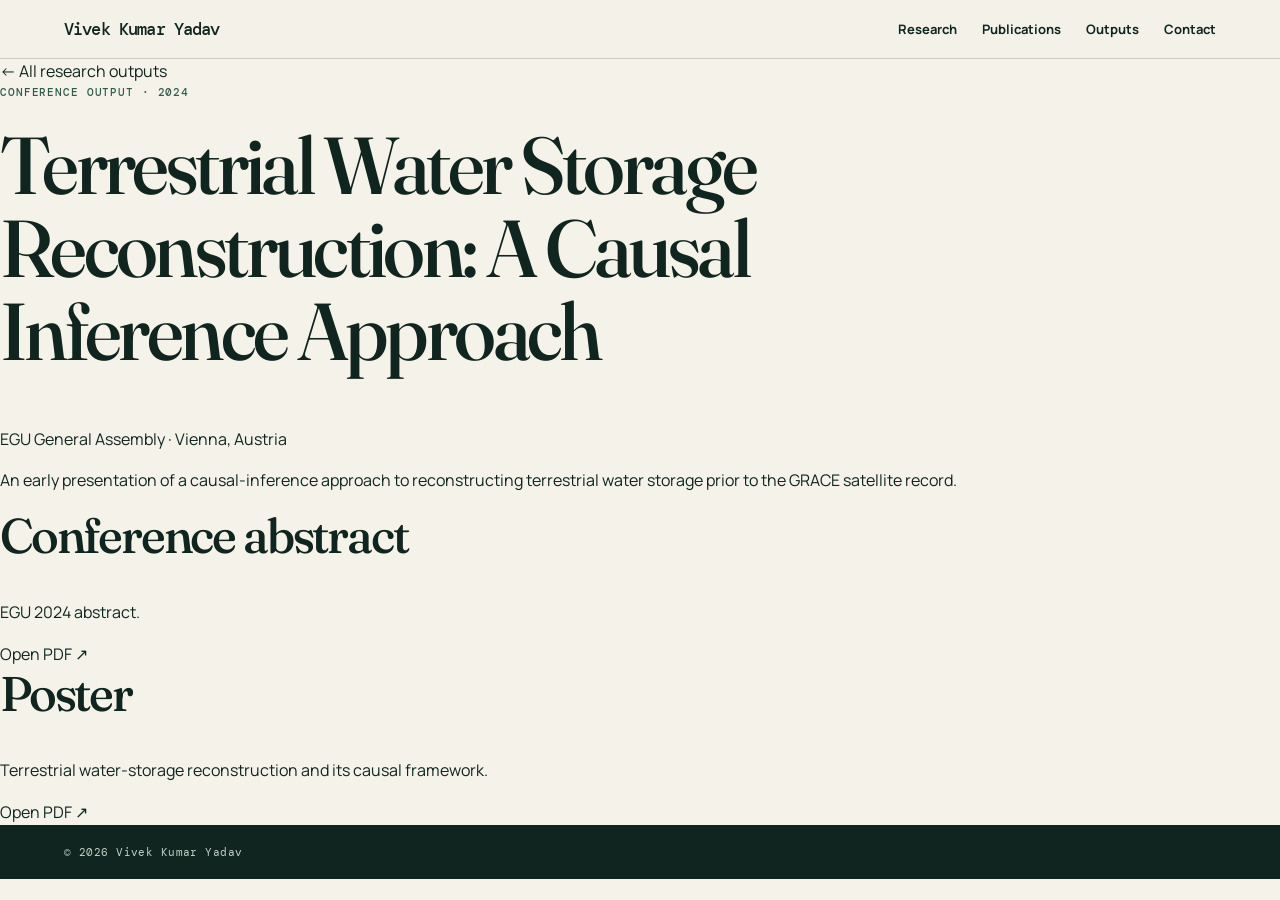
==== outputs/egu-2024.html @ ee12ffaf "Add research output pages" ====
<!doctype html>
<html lang="en">
  <head>
    <meta charset="utf-8">
    <meta name="viewport" content="width=device-width, initial-scale=1">
    <meta name="description" content="EGU General Assembly 2024 research outputs by Vivek Kumar Yadav.">
    <title>EGU 2024 | Vivek Kumar Yadav</title>
    <link rel="preconnect" href="https://fonts.googleapis.com">
    <link rel="preconnect" href="https://fonts.gstatic.com" crossorigin>
    <link href="https://fonts.googleapis.com/css2?family=DM+Mono:wght@400;500&family=Fraunces:opsz,wght@9..144,500;9..144,600&family=Manrope:wght@400;500;600;700&display=swap" rel="stylesheet">
    <link rel="stylesheet" href="../styles.css">
  </head>
  <body>
    <header class="site-header"><a class="wordmark" href="../index.html">Vivek Kumar Yadav</a><nav aria-label="Primary navigation"><a href="../index.html#research">Research</a><a href="../index.html#publications">Publications</a><a href="../index.html#outputs">Outputs</a><a href="../index.html#contact">Contact</a></nav></header>
    <main class="output-page">
      <a class="back-link" href="../index.html#outputs">← All research outputs</a>
      <p class="eyebrow">Conference output · 2024</p>
      <h1>Terrestrial Water Storage Reconstruction: A Causal Inference Approach</h1>
      <p class="event-meta">EGU General Assembly · Vienna, Austria</p>
      <p class="output-summary">An early presentation of a causal-inference approach to reconstructing terrestrial water storage prior to the GRACE satellite record.</p>
      <section class="materials" aria-label="Materials">
        <article class="material"><div><h2>Conference abstract</h2><p>EGU 2024 abstract.</p></div><a class="material-link" href="../materials/egu-2024-abstract.pdf" target="_blank">Open PDF ↗</a></article>
        <article class="material"><div><h2>Poster</h2><p>Terrestrial water-storage reconstruction and its causal framework.</p></div><a class="material-link" href="../materials/egu-2024-poster.pdf" target="_blank">Open PDF ↗</a></article>
      </section>
    </main>
    <footer>© 2026 Vivek Kumar Yadav</footer>
  </body>
</html>
---- styles.css ----
:root { --ink:#10251f; --paper:#f5f2e9; --moss:#315c4a; --lime:#d5e76f; --line:#c7cec0; --muted:#5c6d65; }
* { box-sizing:border-box; }
html { scroll-behavior:smooth; }
body { margin:0; color:var(--ink); background:var(--paper); font-family:Manrope,Arial,sans-serif; font-size:16px; line-height:1.6; }
a { color:inherit; text-decoration:none; }
.site-header { align-items:center; background:rgba(245,242,233,.94); border-bottom:1px solid var(--line); display:flex; justify-content:space-between; padding:18px max(5vw,28px); position:sticky; top:0; z-index:10; }
.wordmark { font:500 17px 'DM Mono',monospace; letter-spacing:-.05em; }
.wordmark span { color:var(--moss); margin-left:8px; }
nav { display:flex; gap:25px; font-size:13px; font-weight:700; }
nav a:hover,.text-link:hover,.contact a:hover,.work-card h3 a:hover { color:var(--moss); }
main { margin:auto; max-width:1400px; }
.hero { min-height:430px; padding:78px max(7vw,40px) 66px; }
.eyebrow,.section-label,.work-meta { font:500 11px 'DM Mono',monospace; letter-spacing:.08em; text-transform:uppercase; }
.eyebrow { color:var(--moss); margin:0 0 25px; }
h1,h2,h3,p { margin-top:0; }
h1,h2,h3 { font-family:Fraunces,Georgia,serif; font-weight:500; letter-spacing:-.045em; line-height:1.03; }
h1 { font-size:clamp(3.2rem,6.3vw,6.2rem); max-width:940px; }
.hero-intro { display:grid; gap:20px; grid-template-columns:minmax(220px,410px) minmax(220px,410px); margin:35px 0 38px; max-width:860px; }
.hero-intro p { font-size:17px; }
.muted { color:var(--muted); }
.affiliations { border-top:1px solid var(--line); display:flex; flex-wrap:wrap; gap:10px 26px; padding-top:19px; font-size:13px; }
.statement,.works,.outputs,.contact { border-top:1px solid var(--line); padding:78px max(7vw,40px); }
.statement { display:grid; gap:70px; grid-template-columns:170px minmax(0,690px); }
.section-label { color:var(--moss); }
h2 { font-size:clamp(2.1rem,3.8vw,3.7rem); }
.statement p { font-size:19px; max-width:660px; }
.statement p + p { color:var(--muted); }
.section-heading { align-items:baseline; display:flex; justify-content:space-between; margin-bottom:40px; }
.text-link { color:var(--moss); font-size:14px; font-weight:700; }
.work-grid { display:grid; gap:30px; grid-template-columns:1fr 1fr; }
.work-card { border-top:1px solid var(--ink); padding-top:17px; }
.work-card img { aspect-ratio:1.5; display:block; margin-bottom:22px; object-fit:cover; width:100%; }
.work-meta { color:var(--muted); font-size:10px; }
.work-card h3 { font-size:clamp(1.65rem,2.2vw,2.35rem); margin:10px 0 13px; }
.work-card p:last-child { color:var(--muted); font-size:14px; max-width:520px; }
.outputs { background:#e6e7db; color:var(--ink); }
.outputs .section-label { color:var(--moss); }
.outputs-head { align-items:end; display:flex; gap:55px; justify-content:space-between; margin:47px 0 54px; }
.outputs-head h2 { margin:0; }
.outputs-head p { color:var(--muted); margin:0; max-width:350px; }
.output-list { border-top:1px solid var(--line); }
.output-list div { align-items:baseline; border-bottom:1px solid var(--line); display:grid; grid-template-columns:60px 1fr 250px; padding:18px 0; }
.output-list span { color:var(--moss); font:11px 'DM Mono',monospace; }
.output-list strong { font:500 24px Fraunces,Georgia,serif; letter-spacing:-.025em; }
.output-list em { color:var(--muted); font-size:13px; font-style:normal; text-align:right; }
.contact { background:var(--paper); display:flex; justify-content:space-between; gap:80px; }
.contact h2 { margin:46px 0 0; }
.contact-details { font-size:16px; min-width:310px; padding-top:42px; }
.contact-details p { margin-bottom:26px; }
.contact-details p:nth-child(2) { font-family:'DM Mono',monospace; font-size:13px; line-height:1.9; }
footer { background:var(--ink); color:#c4d0c7; font:11px 'DM Mono',monospace; letter-spacing:.04em; padding:20px max(5vw,28px); }
@media (max-width:720px) { .site-header { padding:18px 24px; } nav { gap:14px; } nav a:nth-child(2),nav a:nth-child(3) { display:none; } .hero { min-height:auto; padding:62px 28px 52px; } h1 { font-size:clamp(3.3rem,15vw,5rem); } .hero-intro,.statement,.work-grid { grid-template-columns:1fr; } .hero-intro { margin:35px 0; } .statement,.works,.outputs,.contact { padding:60px 28px; } .statement { gap:27px; } .outputs-head,.contact { display:block; } .outputs-head p { margin-top:24px; } .output-list div { grid-template-columns:42px 1fr; } .output-list em { display:none; } .contact-details { min-width:0; } }
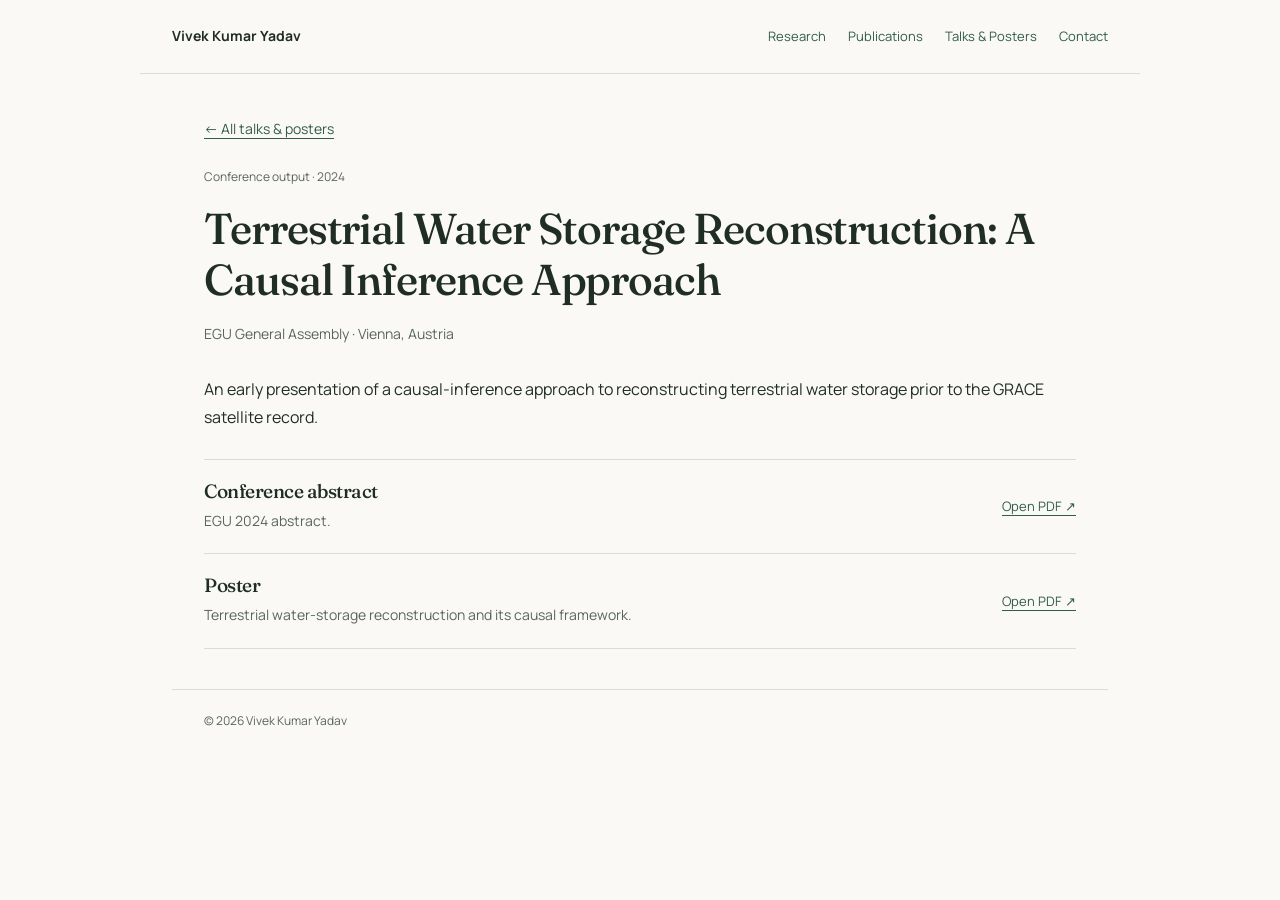
==== commit 2923c1c8: "Redesign academic profile and add current CV and page counter" ====
--- a/outputs/egu-2024.html
+++ b/outputs/egu-2024.html
@@ -11,9 +11,9 @@
     <link rel="stylesheet" href="../styles.css">
   </head>
   <body>
-    <header class="site-header"><a class="wordmark" href="../index.html">Vivek Kumar Yadav</a><nav aria-label="Primary navigation"><a href="../index.html#research">Research</a><a href="../index.html#publications">Publications</a><a href="../index.html#outputs">Outputs</a><a href="../index.html#contact">Contact</a></nav></header>
+    <header class="site-header"><a class="wordmark" href="../index.html">Vivek Kumar Yadav</a><nav aria-label="Primary navigation"><a href="../index.html#research">Research</a><a href="../index.html#publications">Publications</a><a href="../index.html#outputs">Talks &amp; Posters</a><a href="../index.html#contact">Contact</a></nav></header>
     <main class="output-page">
-      <a class="back-link" href="../index.html#outputs">← All research outputs</a>
+      <a class="back-link" href="../index.html#outputs">← All talks &amp; posters</a>
       <p class="eyebrow">Conference output · 2024</p>
       <h1>Terrestrial Water Storage Reconstruction: A Causal Inference Approach</h1>
       <p class="event-meta">EGU General Assembly · Vienna, Austria</p>
--- a/styles.css
+++ b/styles.css
@@ -1,52 +1,80 @@
-:root { --ink:#10251f; --paper:#f5f2e9; --moss:#315c4a; --lime:#d5e76f; --line:#c7cec0; --muted:#5c6d65; }
+:root { --ink:#202d27; --paper:#faf9f5; --moss:#315c4a; --line:#d9ddd4; --muted:#59655d; }
 * { box-sizing:border-box; }
-html { scroll-behavior:smooth; }
-body { margin:0; color:var(--ink); background:var(--paper); font-family:Manrope,Arial,sans-serif; font-size:16px; line-height:1.6; }
-a { color:inherit; text-decoration:none; }
-.site-header { align-items:center; background:rgba(245,242,233,.94); border-bottom:1px solid var(--line); display:flex; justify-content:space-between; padding:18px max(5vw,28px); position:sticky; top:0; z-index:10; }
-.wordmark { font:500 17px 'DM Mono',monospace; letter-spacing:-.05em; }
-.wordmark span { color:var(--moss); margin-left:8px; }
-nav { display:flex; gap:25px; font-size:13px; font-weight:700; }
-nav a:hover,.text-link:hover,.contact a:hover,.work-card h3 a:hover { color:var(--moss); }
-main { margin:auto; max-width:1400px; }
-.hero { min-height:430px; padding:78px max(7vw,40px) 66px; }
-.eyebrow,.section-label,.work-meta { font:500 11px 'DM Mono',monospace; letter-spacing:.08em; text-transform:uppercase; }
-.eyebrow { color:var(--moss); margin:0 0 25px; }
+html { scroll-behavior:smooth; scroll-padding-top:24px; }
+body { margin:0; color:var(--ink); background:var(--paper); font:16px/1.75 Manrope,Arial,sans-serif; }
+a { color:var(--moss); text-underline-offset:4px; }
+a:hover { text-decoration-thickness:2px; }
+a:focus-visible { outline:2px solid var(--moss); outline-offset:5px; }
 h1,h2,h3,p { margin-top:0; }
-h1,h2,h3 { font-family:Fraunces,Georgia,serif; font-weight:500; letter-spacing:-.045em; line-height:1.03; }
-h1 { font-size:clamp(3.2rem,6.3vw,6.2rem); max-width:940px; }
-.hero-intro { display:grid; gap:20px; grid-template-columns:minmax(220px,410px) minmax(220px,410px); margin:35px 0 38px; max-width:860px; }
-.hero-intro p { font-size:17px; }
-.muted { color:var(--muted); }
-.affiliations { border-top:1px solid var(--line); display:flex; flex-wrap:wrap; gap:10px 26px; padding-top:19px; font-size:13px; }
-.statement,.works,.outputs,.contact { border-top:1px solid var(--line); padding:78px max(7vw,40px); }
-.statement { display:grid; gap:70px; grid-template-columns:170px minmax(0,690px); }
-.section-label { color:var(--moss); }
-h2 { font-size:clamp(2.1rem,3.8vw,3.7rem); }
-.statement p { font-size:19px; max-width:660px; }
-.statement p + p { color:var(--muted); }
-.section-heading { align-items:baseline; display:flex; justify-content:space-between; margin-bottom:40px; }
-.text-link { color:var(--moss); font-size:14px; font-weight:700; }
-.work-grid { display:grid; gap:30px; grid-template-columns:1fr 1fr; }
-.work-card { border-top:1px solid var(--ink); padding-top:17px; }
-.work-card img { aspect-ratio:1.5; display:block; margin-bottom:22px; object-fit:cover; width:100%; }
-.work-meta { color:var(--muted); font-size:10px; }
-.work-card h3 { font-size:clamp(1.65rem,2.2vw,2.35rem); margin:10px 0 13px; }
-.work-card p:last-child { color:var(--muted); font-size:14px; max-width:520px; }
-.outputs { background:#e6e7db; color:var(--ink); }
-.outputs .section-label { color:var(--moss); }
-.outputs-head { align-items:end; display:flex; gap:55px; justify-content:space-between; margin:47px 0 54px; }
-.outputs-head h2 { margin:0; }
-.outputs-head p { color:var(--muted); margin:0; max-width:350px; }
-.output-list { border-top:1px solid var(--line); }
-.output-list div { align-items:baseline; border-bottom:1px solid var(--line); display:grid; grid-template-columns:60px 1fr 250px; padding:18px 0; }
-.output-list span { color:var(--moss); font:11px 'DM Mono',monospace; }
-.output-list strong { font:500 24px Fraunces,Georgia,serif; letter-spacing:-.025em; }
-.output-list em { color:var(--muted); font-size:13px; font-style:normal; text-align:right; }
-.contact { background:var(--paper); display:flex; justify-content:space-between; gap:80px; }
-.contact h2 { margin:46px 0 0; }
-.contact-details { font-size:16px; min-width:310px; padding-top:42px; }
-.contact-details p { margin-bottom:26px; }
-.contact-details p:nth-child(2) { font-family:'DM Mono',monospace; font-size:13px; line-height:1.9; }
-footer { background:var(--ink); color:#c4d0c7; font:11px 'DM Mono',monospace; letter-spacing:.04em; padding:20px max(5vw,28px); }
-@media (max-width:720px) { .site-header { padding:18px 24px; } nav { gap:14px; } nav a:nth-child(2),nav a:nth-child(3) { display:none; } .hero { min-height:auto; padding:62px 28px 52px; } h1 { font-size:clamp(3.3rem,15vw,5rem); } .hero-intro,.statement,.work-grid { grid-template-columns:1fr; } .hero-intro { margin:35px 0; } .statement,.works,.outputs,.contact { padding:60px 28px; } .statement { gap:27px; } .outputs-head,.contact { display:block; } .outputs-head p { margin-top:24px; } .output-list div { grid-template-columns:42px 1fr; } .output-list em { display:none; } .contact-details { min-width:0; } }
+h1,h2 { font-family:Fraunces,Georgia,serif; font-weight:500; line-height:1.2; letter-spacing:-.025em; }
+h1 { font-size:clamp(2rem,4vw,2.7rem); margin-bottom:10px; }
+h2 { font-size:1.7rem; margin-bottom:20px; }
+h3 { font-size:1rem; line-height:1.6; font-weight:600; margin-bottom:6px; }
+p { margin-bottom:16px; }
+.site-header { max-width:1000px; margin:auto; padding:24px 32px; display:flex; align-items:center; justify-content:space-between; gap:20px; border-bottom:1px solid var(--line); }
+.wordmark { color:var(--ink); font-size:14px; font-weight:700; text-decoration:none; }
+nav { display:flex; flex-wrap:wrap; gap:12px 22px; font-size:13px; }
+nav a { text-decoration:none; }
+nav a:hover { text-decoration:underline; }
+main { max-width:936px; margin:auto; padding:0 32px; }
+.hero { padding:48px 0 36px; }
+.hero-grid { display:grid; grid-template-columns:minmax(0,1fr) 180px; gap:42px; align-items:start; }
+.position { color:var(--moss); font-size:15px; font-weight:600; margin-bottom:6px; }
+.affiliation { color:var(--muted); font-size:14px; line-height:1.6; margin-bottom:22px; }
+.profile-photo { margin:8px 0 0; }
+.profile-photo img { width:100%; aspect-ratio:4/5; object-fit:cover; object-position:58% center; border-radius:5px; display:block; }
+.profile-links { display:flex; flex-wrap:wrap; gap:8px 20px; font-size:14px; }
+.statement,.works,.outputs,.contact { border-top:1px solid var(--line); padding:30px 0; }
+.section-heading { display:flex; align-items:baseline; justify-content:space-between; gap:20px; margin-bottom:22px; }
+.section-heading h2 { margin:0; }
+.text-link { font-size:13px; }
+.publication-list { list-style:none; padding:0; margin:0; }
+.publication-list li + li { margin-top:26px; }
+.publication-list h3 a { color:var(--ink); text-decoration:none; }
+.publication-list h3 a:hover { color:var(--moss); text-decoration:underline; }
+.publication-list p { font-size:14px; margin-bottom:3px; color:var(--muted); }
+.publication-list strong { color:var(--ink); }
+.outputs-head p { color:var(--muted); font-size:14px; }
+.output-list a { display:grid; grid-template-columns:44px minmax(0,1fr); gap:4px 16px; padding:16px 0; border-bottom:1px solid var(--line); text-decoration:none; }
+.output-list a:last-child { border-bottom:0; padding-bottom:0; }
+.output-list a:hover strong { text-decoration:underline; text-underline-offset:4px; }
+.output-list span { color:var(--muted); font-size:13px; padding-top:2px; }
+.output-list strong { font-size:15px; font-weight:600; line-height:1.6; }
+.output-list small { display:block; color:var(--muted); font-size:13px; font-weight:400; margin-top:3px; }
+.output-list em { grid-column:2; font-size:12px; color:var(--muted); font-style:normal; }
+.contact-intro { font-size:14px; }
+.contact-details { display:flex; gap:40px; flex-wrap:wrap; font-size:14px; }
+.contact-details p { margin:0; }
+footer { max-width:936px; margin:auto; padding:20px 32px 32px; border-top:1px solid var(--line); color:var(--muted); font-size:12px; display:flex; flex-wrap:wrap; align-items:center; justify-content:space-between; gap:16px; }
+.visitor-counter { display:inline-flex; }
+.visitor-counter img { max-width:100%; }
+.skip-link { position:absolute; top:-60px; left:16px; padding:8px; background:var(--paper); }
+.skip-link:focus { top:8px; }
+.output-page { padding-top:40px; padding-bottom:40px; }
+.output-page h1 { font-size:clamp(1.8rem,4vw,2.7rem); margin:16px 0; }
+.back-link { font-size:14px; }
+.eyebrow { font-size:12px; color:var(--muted); margin:24px 0 8px; }
+.event-meta { font-size:14px; color:var(--muted); }
+.output-summary { margin:28px 0; }
+.materials,.script { border-top:1px solid var(--line); }
+.material { display:grid; grid-template-columns:1fr auto; gap:20px; align-items:center; padding:20px 0; border-bottom:1px solid var(--line); }
+.material h2 { font-size:1.2rem; margin:0 0 6px; }
+.material p,.script p { font-size:14px; color:var(--muted); margin-bottom:0; }
+.material-link { font-size:13px; }
+.script { margin-top:30px; padding-top:24px; }
+.script pre { padding:20px; background:#eeeee7; white-space:pre-wrap; overflow-wrap:anywhere; font:13px/1.7 monospace; }
+@media(max-width:640px) {
+ .site-header { display:block; padding:20px 24px; }
+ nav { margin-top:12px; gap:8px 16px; }
+ main { padding:0 24px; }
+ .hero { padding-top:30px; }
+ .hero-grid { grid-template-columns:1fr; gap:24px; }
+ .profile-photo { grid-row:1; width:112px; margin:0; }
+ .section-heading { gap:12px; }
+ h2 { font-size:1.5rem; }
+ .contact-details { gap:16px; }
+ footer { margin:0 24px; padding:20px 0; }
+ .output-page { padding-top:28px; padding-bottom:28px; }
+ .material { grid-template-columns:1fr; gap:8px; }
+}
+@media(prefers-reduced-motion:reduce) { html { scroll-behavior:auto; } }
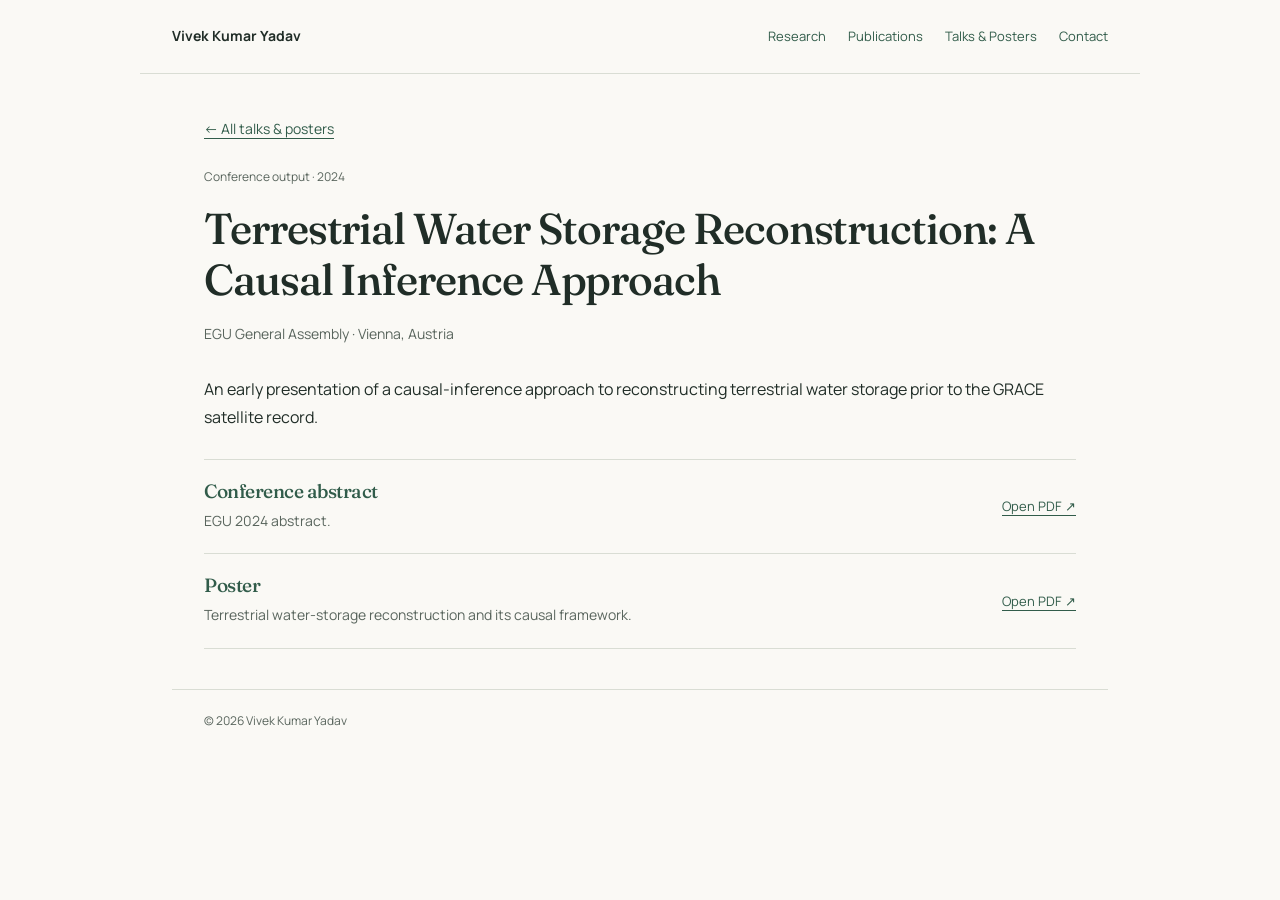
==== commit 4860a902: "Refine academic typography, publication thumbnails and visual accents" ====
--- a/outputs/egu-2024.html
+++ b/outputs/egu-2024.html
@@ -8,7 +8,7 @@
     <link rel="preconnect" href="https://fonts.googleapis.com">
     <link rel="preconnect" href="https://fonts.gstatic.com" crossorigin>
     <link href="https://fonts.googleapis.com/css2?family=DM+Mono:wght@400;500&family=Fraunces:opsz,wght@9..144,500;9..144,600&family=Manrope:wght@400;500;600;700&display=swap" rel="stylesheet">
-    <link rel="stylesheet" href="../styles.css">
+    <link rel="stylesheet" href="../styles.css?v=20260920b">
   </head>
   <body>
     <header class="site-header"><a class="wordmark" href="../index.html">Vivek Kumar Yadav</a><nav aria-label="Primary navigation"><a href="../index.html#research">Research</a><a href="../index.html#publications">Publications</a><a href="../index.html#outputs">Talks &amp; Posters</a><a href="../index.html#contact">Contact</a></nav></header>
--- a/styles.css
+++ b/styles.css
@@ -1,14 +1,14 @@
-:root { --ink:#202d27; --paper:#faf9f5; --moss:#315c4a; --line:#d9ddd4; --muted:#59655d; }
+:root { --ink:#202d27; --paper:#faf9f5; --moss:#315c4a; --line:#d9ddd4; --muted:#59655d; --tint:#edf1e9; }
 * { box-sizing:border-box; }
 html { scroll-behavior:smooth; scroll-padding-top:24px; }
 body { margin:0; color:var(--ink); background:var(--paper); font:16px/1.75 Manrope,Arial,sans-serif; }
-a { color:var(--moss); text-underline-offset:4px; }
+a { color:var(--moss); text-underline-offset:4px; transition:color .16s ease, background-color .16s ease, border-color .16s ease; }
 a:hover { text-decoration-thickness:2px; }
 a:focus-visible { outline:2px solid var(--moss); outline-offset:5px; }
 h1,h2,h3,p { margin-top:0; }
 h1,h2 { font-family:Fraunces,Georgia,serif; font-weight:500; line-height:1.2; letter-spacing:-.025em; }
 h1 { font-size:clamp(2rem,4vw,2.7rem); margin-bottom:10px; }
-h2 { font-size:1.7rem; margin-bottom:20px; }
+h2 { font-size:1.95rem; margin-bottom:24px; color:var(--moss); }
 h3 { font-size:1rem; line-height:1.6; font-weight:600; margin-bottom:6px; }
 p { margin-bottom:16px; }
 .site-header { max-width:1000px; margin:auto; padding:24px 32px; display:flex; align-items:center; justify-content:space-between; gap:20px; border-bottom:1px solid var(--line); }
@@ -17,28 +17,43 @@
 nav a { text-decoration:none; }
 nav a:hover { text-decoration:underline; }
 main { max-width:936px; margin:auto; padding:0 32px; }
-.hero { padding:48px 0 36px; }
+.hero { padding:56px 0 46px; }
+.hero h1 { margin-bottom:16px; }
 .hero-grid { display:grid; grid-template-columns:minmax(0,1fr) 180px; gap:42px; align-items:start; }
 .position { color:var(--moss); font-size:15px; font-weight:600; margin-bottom:6px; }
-.affiliation { color:var(--muted); font-size:14px; line-height:1.6; margin-bottom:22px; }
+.affiliation { border-left:2px solid #b3c3ad; padding-left:14px; color:var(--muted); font-size:14px; line-height:1.6; margin-bottom:22px; }
 .profile-photo { margin:8px 0 0; }
 .profile-photo img { width:100%; aspect-ratio:4/5; object-fit:cover; object-position:58% center; border-radius:5px; display:block; }
-.profile-links { display:flex; flex-wrap:wrap; gap:8px 20px; font-size:14px; }
-.statement,.works,.outputs,.contact { border-top:1px solid var(--line); padding:30px 0; }
+.profile-links { align-items:center; margin-top:24px; display:flex; flex-wrap:wrap; gap:8px 20px; font-size:14px; }
+.statement,.works,.outputs,.contact { padding:38px 0; }
+.statement { border-top:1px solid var(--line); }
+.works,.contact { border-top:1px solid var(--line); }
+.statement h2::before,.outputs h2::before { content:""; display:inline-block; width:22px; height:2px; background:#8ca581; vertical-align:middle; margin-right:12px; }
+.cv-link { display:inline-flex; align-items:center; gap:14px; border:1px solid #9caf9c; border-radius:3px; padding:5px 12px; text-decoration:none; font-weight:600; }
+.cv-link span { font-size:10px; letter-spacing:.04em; font-weight:400; }
+.cv-link:hover { background:var(--moss); color:var(--paper); border-color:var(--moss); }
 .section-heading { display:flex; align-items:baseline; justify-content:space-between; gap:20px; margin-bottom:22px; }
 .section-heading h2 { margin:0; }
 .text-link { font-size:13px; }
 .publication-list { list-style:none; padding:0; margin:0; }
-.publication-list li + li { margin-top:26px; }
+.publication-list li + li { margin-top:28px; padding-top:28px; border-top:1px solid var(--line); }
+.publication { display:grid; grid-template-columns:146px minmax(0,1fr); gap:24px; align-items:start; }
+.publication-figure { padding:7px; background:#fff; border:1px solid var(--line); border-radius:4px; }
+.publication-figure img { display:block; width:100%; height:104px; object-fit:contain; }
+.publication-list h3 { font-family:Fraunces,Georgia,serif; font-size:1.2rem; font-weight:500; line-height:1.4; margin-bottom:10px; }
+.publication-copy { min-width:0; }
+.publication-copy > .text-link { display:inline-block; margin-top:8px; font-weight:600; }
 .publication-list h3 a { color:var(--ink); text-decoration:none; }
 .publication-list h3 a:hover { color:var(--moss); text-decoration:underline; }
-.publication-list p { font-size:14px; margin-bottom:3px; color:var(--muted); }
+.publication-list p { font-size:13px; margin-bottom:3px; color:var(--muted); }
 .publication-list strong { color:var(--ink); }
+.publication-list p:has(em) { color:var(--moss); margin-top:6px; }
 .outputs-head p { color:var(--muted); font-size:14px; }
-.output-list a { display:grid; grid-template-columns:44px minmax(0,1fr); gap:4px 16px; padding:16px 0; border-bottom:1px solid var(--line); text-decoration:none; }
+.output-list a { display:grid; grid-template-columns:58px minmax(0,1fr); gap:5px 20px; padding:20px 0; border-bottom:1px solid var(--line); text-decoration:none; }
 .output-list a:last-child { border-bottom:0; padding-bottom:0; }
+.output-list a:hover { background:#f2f4ee; }
 .output-list a:hover strong { text-decoration:underline; text-underline-offset:4px; }
-.output-list span { color:var(--muted); font-size:13px; padding-top:2px; }
+.output-list span { color:var(--moss); font:500 12px/1.8 "DM Mono",monospace; background:var(--tint); border-radius:3px; padding:3px 8px; align-self:start; justify-self:start; }
 .output-list strong { font-size:15px; font-weight:600; line-height:1.6; }
 .output-list small { display:block; color:var(--muted); font-size:13px; font-weight:400; margin-top:3px; }
 .output-list em { grid-column:2; font-size:12px; color:var(--muted); font-style:normal; }
@@ -71,10 +86,14 @@
  .hero-grid { grid-template-columns:1fr; gap:24px; }
  .profile-photo { grid-row:1; width:112px; margin:0; }
  .section-heading { gap:12px; }
- h2 { font-size:1.5rem; }
+ h2 { font-size:1.7rem; }
+ .statement,.works,.outputs,.contact { padding:30px 0; }
+ .publication { grid-template-columns:1fr; gap:16px; }
+ .publication-figure { width:146px; }
+ .output-list a { grid-template-columns:48px minmax(0,1fr); gap:5px 12px; }
  .contact-details { gap:16px; }
  footer { margin:0 24px; padding:20px 0; }
  .output-page { padding-top:28px; padding-bottom:28px; }
  .material { grid-template-columns:1fr; gap:8px; }
 }
-@media(prefers-reduced-motion:reduce) { html { scroll-behavior:auto; } }
+@media(prefers-reduced-motion:reduce) { html { scroll-behavior:auto; } a { transition:none; } }
